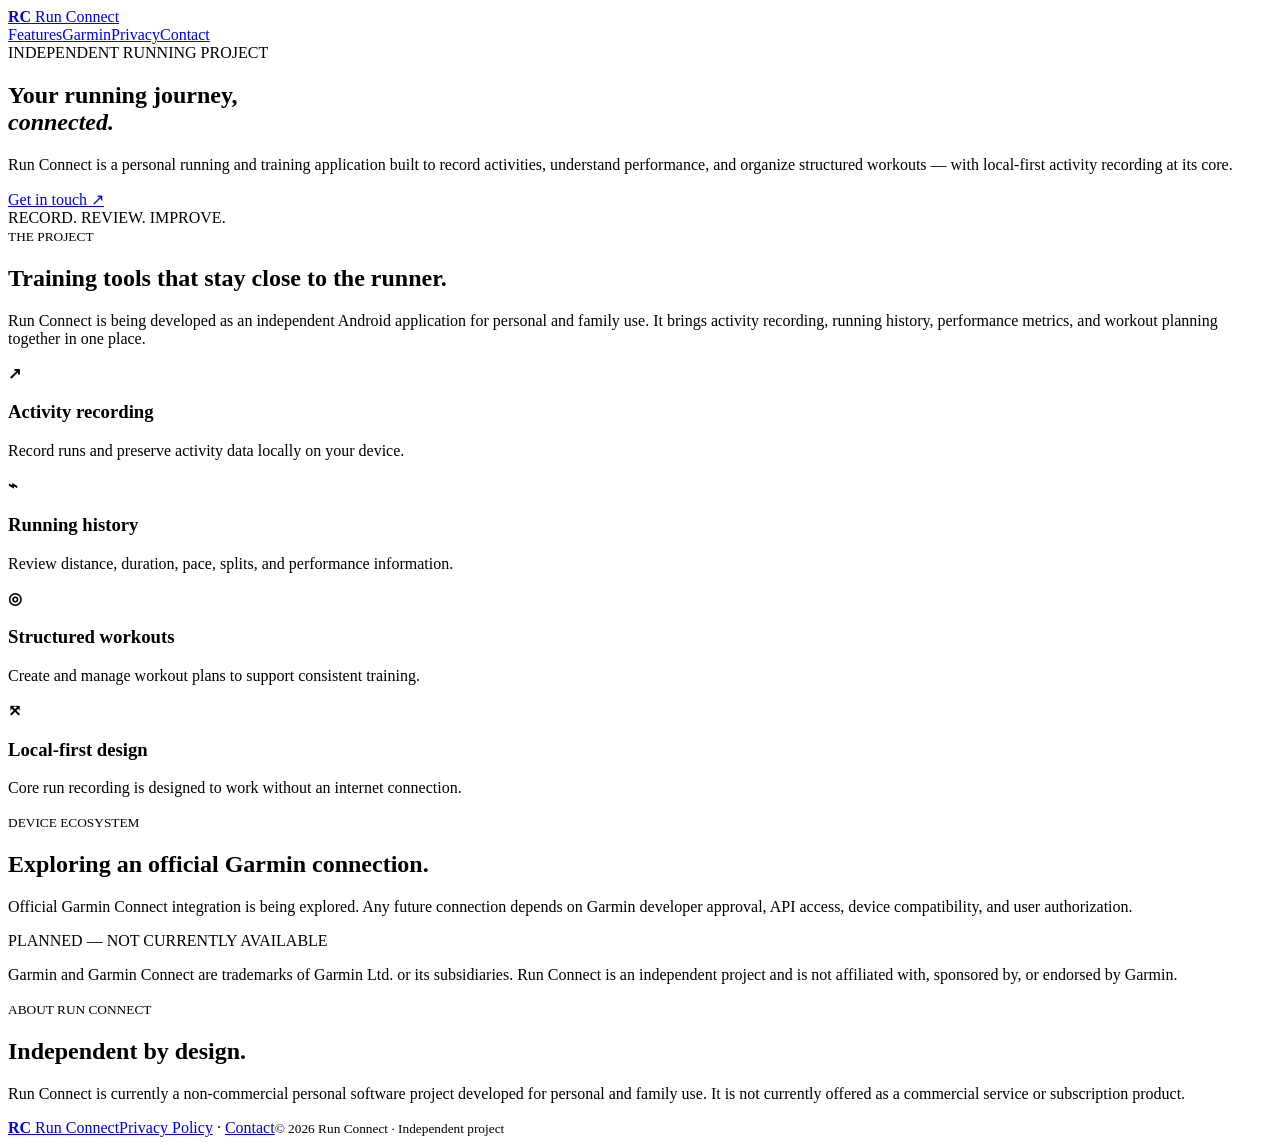
==== index.html @ 1b6977ce "Add Run Connect public site: index.html" ====
<!doctype html>
<html lang="en"><head><meta charset="utf-8"><meta name="viewport" content="width=device-width,initial-scale=1"><meta name="description" content="Run Connect is an independent running and training app."><meta name="theme-color" content="#102338"><title>Run Connect — Running, connected</title><link rel="stylesheet" href="assets/style.css"></head>
<body>
<header><a class="brand" href="./"><b>RC</b> Run Connect</a><nav><a href="#features">Features</a><a href="#garmin">Garmin</a><a href="privacy.html">Privacy</a><a href="mailto:runconnect@proton.me">Contact</a></nav></header>
<main>
<section class="hero"><div class="eyebrow">INDEPENDENT RUNNING PROJECT</div><h1>Your running journey,<br><em>connected.</em></h1><p>Run Connect is a personal running and training application built to record activities, understand performance, and organize structured workouts — with local-first activity recording at its core.</p><a class="button" href="mailto:runconnect@proton.me">Get in touch ↗</a><div class="hero-note">RECORD. REVIEW. IMPROVE.</div></section>
<section class="intro" id="features"><small>THE PROJECT</small><h2>Training tools that stay close to the runner.</h2><p>Run Connect is being developed as an independent Android application for personal and family use. It brings activity recording, running history, performance metrics, and workout planning together in one place.</p></section>
<section class="cards"><article><b>↗</b><h3>Activity recording</h3><p>Record runs and preserve activity data locally on your device.</p></article><article><b>⌁</b><h3>Running history</h3><p>Review distance, duration, pace, splits, and performance information.</p></article><article><b>◎</b><h3>Structured workouts</h3><p>Create and manage workout plans to support consistent training.</p></article><article><b>⤧</b><h3>Local-first design</h3><p>Core run recording is designed to work without an internet connection.</p></article></section>
<section class="garmin" id="garmin"><small>DEVICE ECOSYSTEM</small><h2>Exploring an official Garmin connection.</h2><p>Official Garmin Connect integration is being explored. Any future connection depends on Garmin developer approval, API access, device compatibility, and user authorization.</p><span class="pill">PLANNED — NOT CURRENTLY AVAILABLE</span><p class="fine">Garmin and Garmin Connect are trademarks of Garmin Ltd. or its subsidiaries. Run Connect is an independent project and is not affiliated with, sponsored by, or endorsed by Garmin.</p></section>
<section class="about"><small>ABOUT RUN CONNECT</small><h2>Independent by design.</h2><p>Run Connect is currently a non-commercial personal software project developed for personal and family use. It is not currently offered as a commercial service or subscription product.</p></section>
</main><footer><a class="brand" href="./"><b>RC</b> Run Connect</a><span><a href="privacy.html">Privacy Policy</a> · <a href="mailto:runconnect@proton.me">Contact</a></span><small>© 2026 Run Connect · Independent project</small></footer>
</body></html>
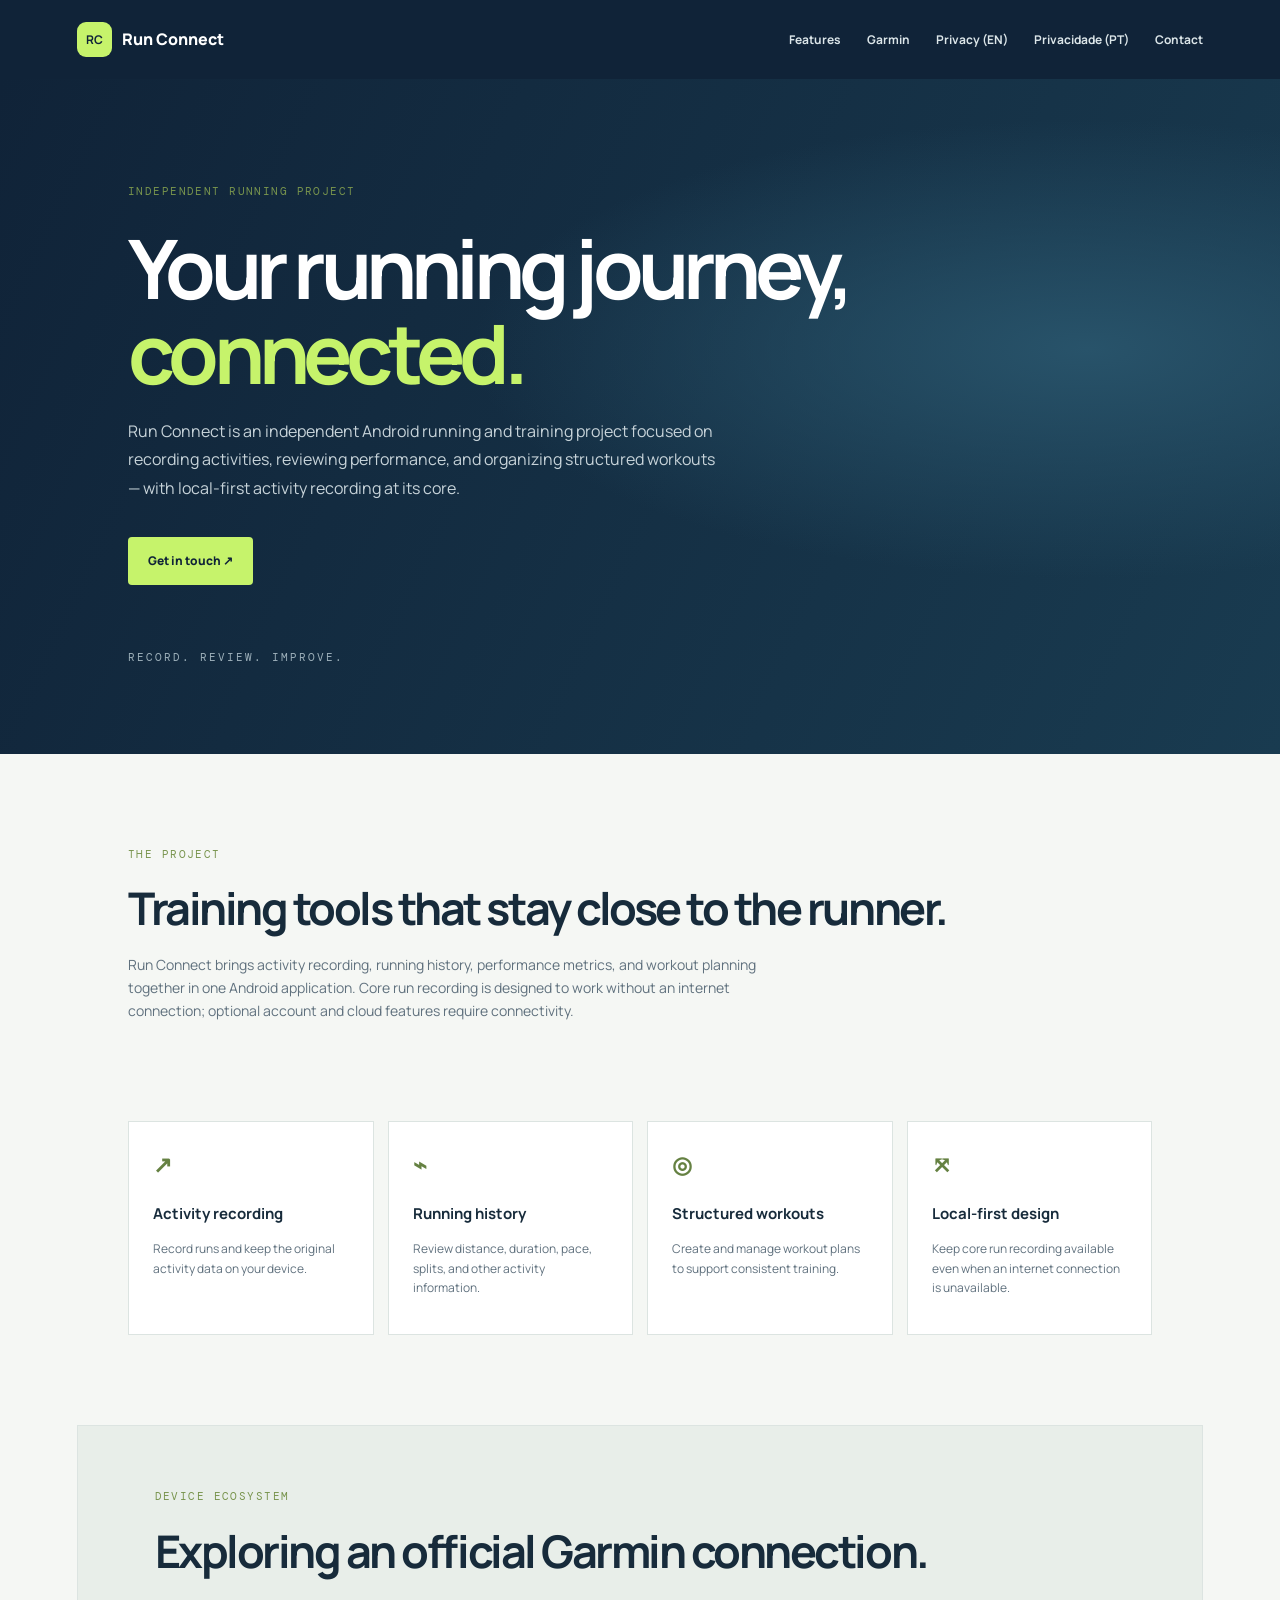
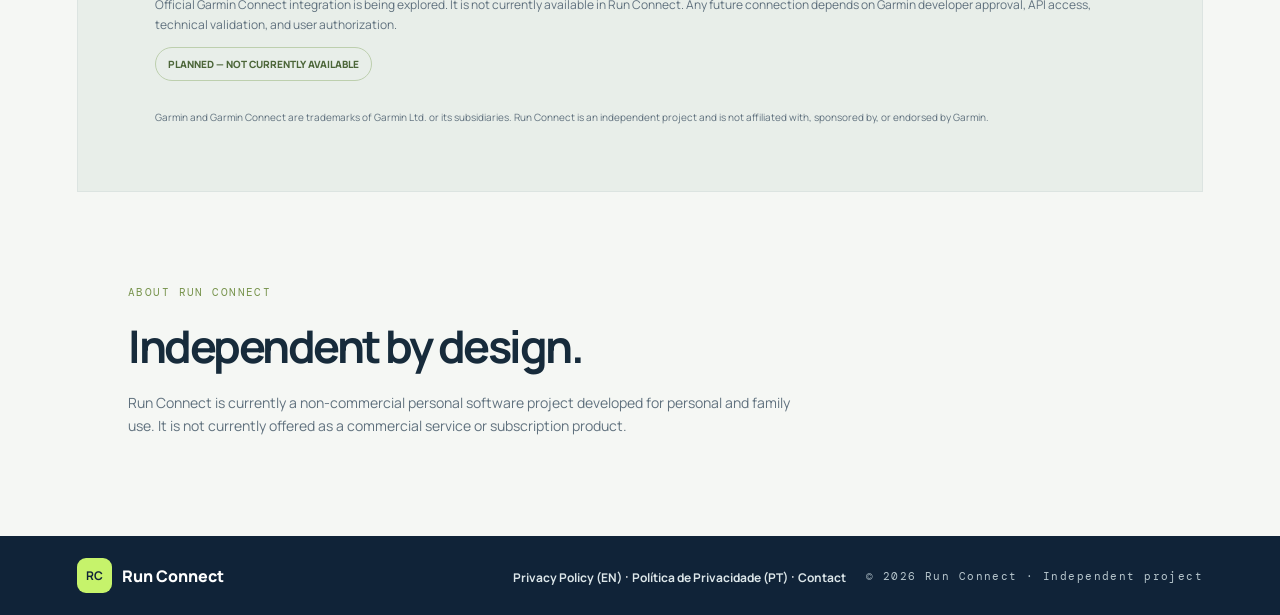
==== commit aafb5af5: "Refine Run Connect landing page and add bilingual privacy links" ====
--- a/index.html
+++ b/index.html
@@ -1,12 +1,60 @@
 <!doctype html>
-<html lang="en"><head><meta charset="utf-8"><meta name="viewport" content="width=device-width,initial-scale=1"><meta name="description" content="Run Connect is an independent running and training app."><meta name="theme-color" content="#102338"><title>Run Connect — Running, connected</title><link rel="stylesheet" href="assets/style.css"></head>
+<html lang="en">
+<head>
+  <meta charset="utf-8">
+  <meta name="viewport" content="width=device-width, initial-scale=1">
+  <meta name="description" content="Run Connect is an independent, local-first running and training project.">
+  <meta name="theme-color" content="#102338">
+  <title>Run Connect — Your running journey, connected</title>
+  <link rel="stylesheet" href="assets/style.css">
+</head>
 <body>
-<header><a class="brand" href="./"><b>RC</b> Run Connect</a><nav><a href="#features">Features</a><a href="#garmin">Garmin</a><a href="privacy.html">Privacy</a><a href="mailto:runconnect@proton.me">Contact</a></nav></header>
+<header>
+  <a class="brand" href="./"><b>RC</b> Run Connect</a>
+  <nav>
+    <a href="#features">Features</a>
+    <a href="#garmin">Garmin</a>
+    <a href="privacy.html">Privacy (EN)</a>
+    <a href="privacy.pt-BR.html">Privacidade (PT)</a>
+    <a href="mailto:runconnect@proton.me">Contact</a>
+  </nav>
+</header>
 <main>
-<section class="hero"><div class="eyebrow">INDEPENDENT RUNNING PROJECT</div><h1>Your running journey,<br><em>connected.</em></h1><p>Run Connect is a personal running and training application built to record activities, understand performance, and organize structured workouts — with local-first activity recording at its core.</p><a class="button" href="mailto:runconnect@proton.me">Get in touch ↗</a><div class="hero-note">RECORD. REVIEW. IMPROVE.</div></section>
-<section class="intro" id="features"><small>THE PROJECT</small><h2>Training tools that stay close to the runner.</h2><p>Run Connect is being developed as an independent Android application for personal and family use. It brings activity recording, running history, performance metrics, and workout planning together in one place.</p></section>
-<section class="cards"><article><b>↗</b><h3>Activity recording</h3><p>Record runs and preserve activity data locally on your device.</p></article><article><b>⌁</b><h3>Running history</h3><p>Review distance, duration, pace, splits, and performance information.</p></article><article><b>◎</b><h3>Structured workouts</h3><p>Create and manage workout plans to support consistent training.</p></article><article><b>⤧</b><h3>Local-first design</h3><p>Core run recording is designed to work without an internet connection.</p></article></section>
-<section class="garmin" id="garmin"><small>DEVICE ECOSYSTEM</small><h2>Exploring an official Garmin connection.</h2><p>Official Garmin Connect integration is being explored. Any future connection depends on Garmin developer approval, API access, device compatibility, and user authorization.</p><span class="pill">PLANNED — NOT CURRENTLY AVAILABLE</span><p class="fine">Garmin and Garmin Connect are trademarks of Garmin Ltd. or its subsidiaries. Run Connect is an independent project and is not affiliated with, sponsored by, or endorsed by Garmin.</p></section>
-<section class="about"><small>ABOUT RUN CONNECT</small><h2>Independent by design.</h2><p>Run Connect is currently a non-commercial personal software project developed for personal and family use. It is not currently offered as a commercial service or subscription product.</p></section>
-</main><footer><a class="brand" href="./"><b>RC</b> Run Connect</a><span><a href="privacy.html">Privacy Policy</a> · <a href="mailto:runconnect@proton.me">Contact</a></span><small>© 2026 Run Connect · Independent project</small></footer>
-</body></html>+  <section class="hero">
+    <div class="eyebrow">INDEPENDENT RUNNING PROJECT</div>
+    <h1>Your running journey,<br><em>connected.</em></h1>
+    <p>Run Connect is an independent Android running and training project focused on recording activities, reviewing performance, and organizing structured workouts — with local-first activity recording at its core.</p>
+    <a class="button" href="mailto:runconnect@proton.me">Get in touch ↗</a>
+    <div class="hero-note">RECORD. REVIEW. IMPROVE.</div>
+  </section>
+  <section class="intro" id="features">
+    <small>THE PROJECT</small>
+    <h2>Training tools that stay close to the runner.</h2>
+    <p>Run Connect brings activity recording, running history, performance metrics, and workout planning together in one Android application. Core run recording is designed to work without an internet connection; optional account and cloud features require connectivity.</p>
+  </section>
+  <section class="cards">
+    <article><b>↗</b><h3>Activity recording</h3><p>Record runs and keep the original activity data on your device.</p></article>
+    <article><b>⌁</b><h3>Running history</h3><p>Review distance, duration, pace, splits, and other activity information.</p></article>
+    <article><b>◎</b><h3>Structured workouts</h3><p>Create and manage workout plans to support consistent training.</p></article>
+    <article><b>⤧</b><h3>Local-first design</h3><p>Keep core run recording available even when an internet connection is unavailable.</p></article>
+  </section>
+  <section class="garmin" id="garmin">
+    <small>DEVICE ECOSYSTEM</small>
+    <h2>Exploring an official Garmin connection.</h2>
+    <p>Official Garmin Connect integration is being explored. It is not currently available in Run Connect. Any future connection depends on Garmin developer approval, API access, technical validation, and user authorization.</p>
+    <span class="pill">PLANNED — NOT CURRENTLY AVAILABLE</span>
+    <p class="fine">Garmin and Garmin Connect are trademarks of Garmin Ltd. or its subsidiaries. Run Connect is an independent project and is not affiliated with, sponsored by, or endorsed by Garmin.</p>
+  </section>
+  <section class="about">
+    <small>ABOUT RUN CONNECT</small>
+    <h2>Independent by design.</h2>
+    <p>Run Connect is currently a non-commercial personal software project developed for personal and family use. It is not currently offered as a commercial service or subscription product.</p>
+  </section>
+</main>
+<footer>
+  <a class="brand" href="./"><b>RC</b> Run Connect</a>
+  <span><a href="privacy.html">Privacy Policy (EN)</a> · <a href="privacy.pt-BR.html">Política de Privacidade (PT)</a> · <a href="mailto:runconnect@proton.me">Contact</a></span>
+  <small>© 2026 Run Connect · Independent project</small>
+</footer>
+</body>
+</html>
--- a/assets/style.css
+++ b/assets/style.css
@@ -0,0 +1,2 @@
+@import url('https://fonts.googleapis.com/css2?family=DM+Mono:wght@400;500&family=Manrope:wght@400;500;600;700;800&display=swap');
+:root{--navy:#102338;--blue:#193b50;--ink:#172b3b;--muted:#60717e;--lime:#c6f36b;--paper:#f5f7f4;--line:#dce4e1}*{box-sizing:border-box}body{margin:0;background:var(--paper);color:var(--ink);font-family:Manrope,Arial,sans-serif;line-height:1.65}a{color:#245b80;text-decoration:none}a:hover{text-decoration:underline}header,footer{background:var(--navy);color:#fff;padding:22px max(6vw,24px);display:flex;align-items:center;justify-content:space-between;gap:20px}header nav{display:flex;gap:26px}header nav a,footer span a{color:#dce6e9;font-size:12px;font-weight:700}.brand{color:#fff;font-weight:800;display:flex;align-items:center;gap:10px}.brand b{display:grid;place-items:center;width:35px;height:35px;border-radius:9px;background:var(--lime);color:var(--navy);font-size:12px}.hero{padding:105px max(10vw,28px) 90px;background:radial-gradient(ellipse at 85% 40%,#28536a,transparent 40%),linear-gradient(115deg,var(--navy),var(--blue));color:#fff;min-height:510px}.eyebrow,small{font:11px 'DM Mono',monospace;letter-spacing:.13em;color:#78944d}.hero h1{font-size:clamp(48px,7vw,82px);line-height:1.04;letter-spacing:-.07em;margin:28px 0 20px}.hero h1 em{font-style:normal;color:var(--lime)}.hero p{max-width:590px;color:#c7d3d9;font-size:16px;line-height:1.8}.button{display:inline-block;background:var(--lime);color:var(--navy);font-weight:800;font-size:12px;padding:14px 20px;border-radius:4px;margin-top:18px}.hero-note{margin-top:65px;font:11px 'DM Mono',monospace;letter-spacing:.18em;color:#9db0ba}.intro,.about{padding:85px max(10vw,28px)}h2{font-size:clamp(30px,4vw,45px);line-height:1.15;letter-spacing:-.055em;margin:18px 0}.intro p,.about p{max-width:680px;color:var(--muted);font-size:14px}.cards{padding:0 max(10vw,28px) 90px;display:grid;grid-template-columns:repeat(4,1fr);gap:14px}.cards article{background:#fff;border:1px solid var(--line);padding:24px;min-height:180px}.cards article b{color:#658142;font-size:23px}.cards h3{font-size:15px;margin:18px 0 7px}.cards p,.garmin p{font-size:12px;color:var(--muted)}.garmin{margin:0 6vw;padding:55px 6%;background:#e8eee9;border:1px solid var(--line)}.pill{display:inline-block;border:1px solid #bdcfae;border-radius:30px;padding:8px 12px;color:#4c6639;font-size:10px;font-weight:800}.fine{font-size:10px!important;margin-top:28px}footer{flex-wrap:wrap}footer small{color:#b8c7ce}footer span{margin-left:auto}.legal{max-width:850px;margin:auto;padding:70px 28px 100px}.legal h1{font-size:clamp(42px,6vw,60px);letter-spacing:-.07em;line-height:1.1;margin:20px 0}.legal .lead{font-size:17px;color:#526879}.date{font:11px 'DM Mono',monospace;color:#788890;margin:22px 0}.legal aside{background:#edf3e4;border-left:3px solid #89a85b;padding:18px 20px;font-size:12px;color:#475a40;margin:30px 0 45px}.legal h2{font-size:19px;letter-spacing:-.03em;margin:38px 0 9px}.legal p,.legal li{font-size:13px;color:#52616b;line-height:1.85}.legal li{margin:7px 0}@media(max-width:760px){header{flex-wrap:wrap}header nav{gap:14px}.cards{grid-template-columns:1fr 1fr}.hero{padding-top:75px}.intro,.about{padding-top:65px}}@media(max-width:480px){.cards{grid-template-columns:1fr}header nav{width:100%;flex-wrap:wrap}footer span{margin-left:0;width:100%}}
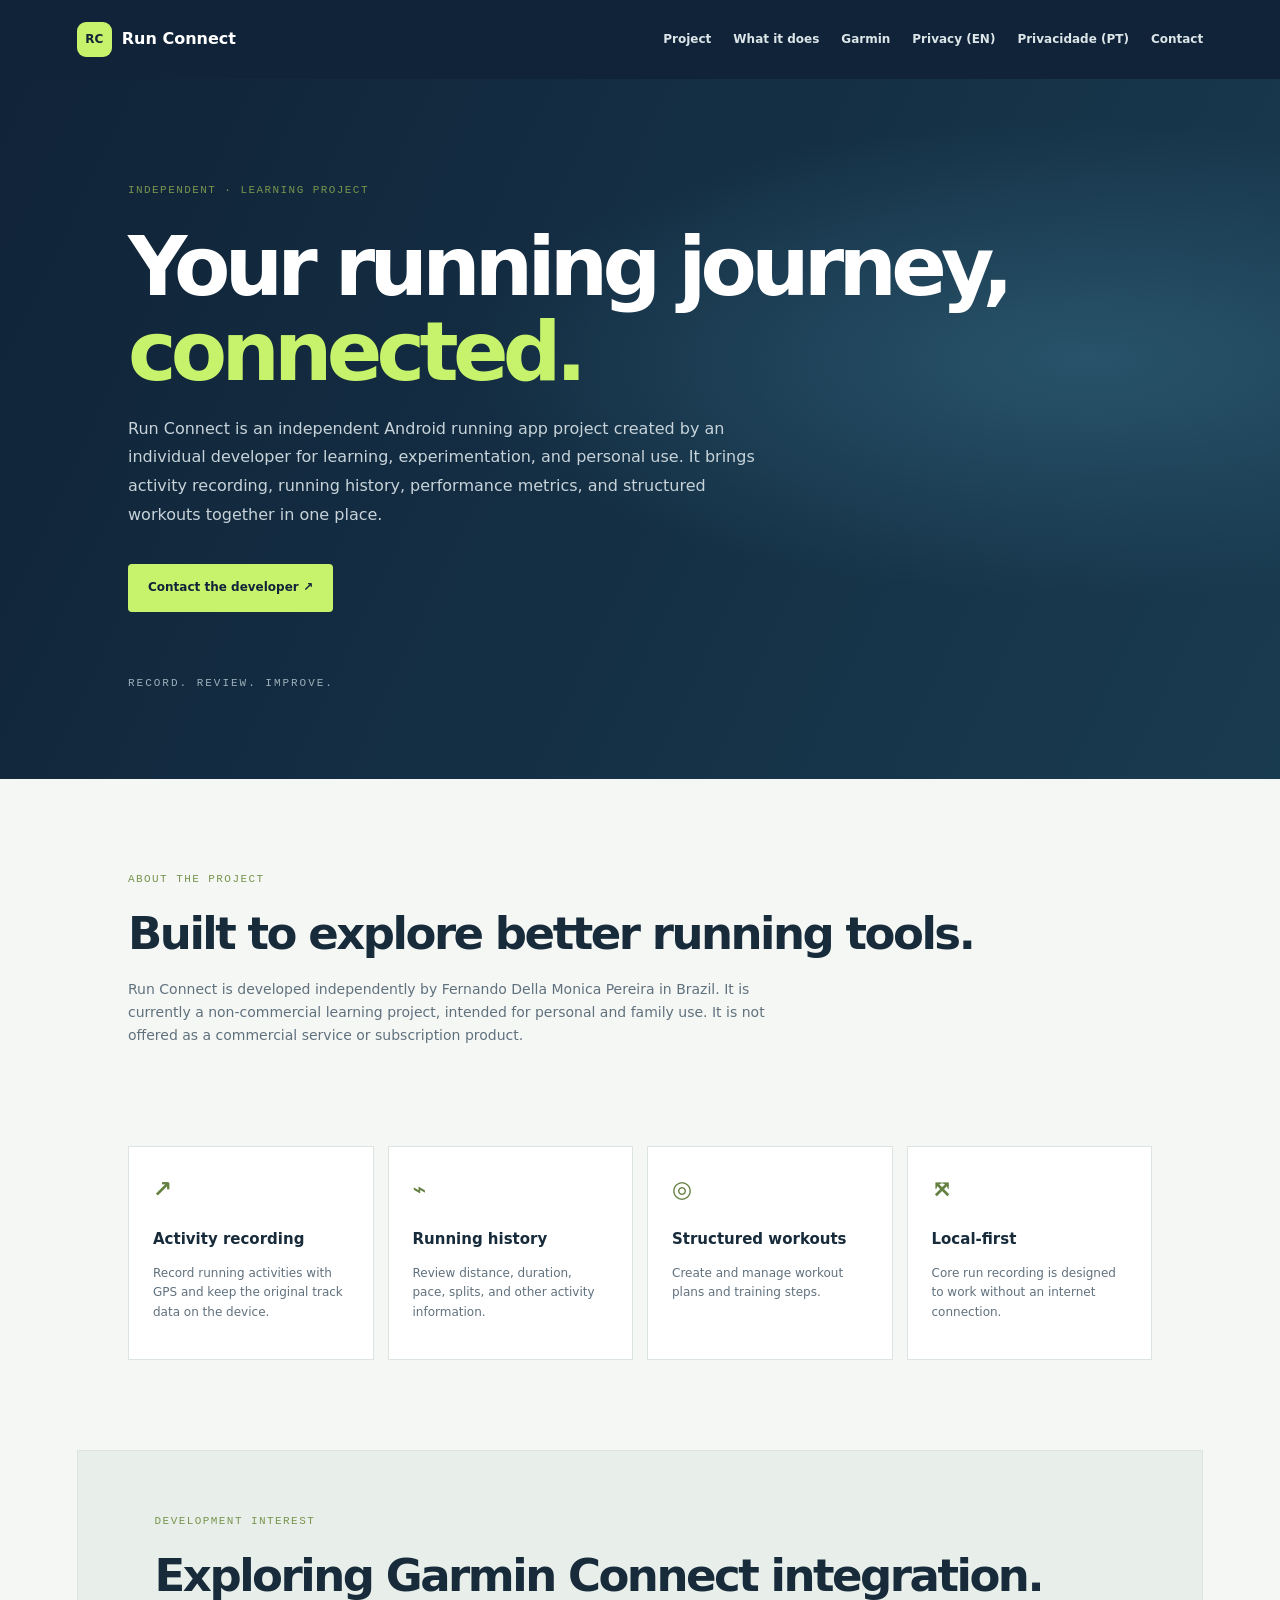
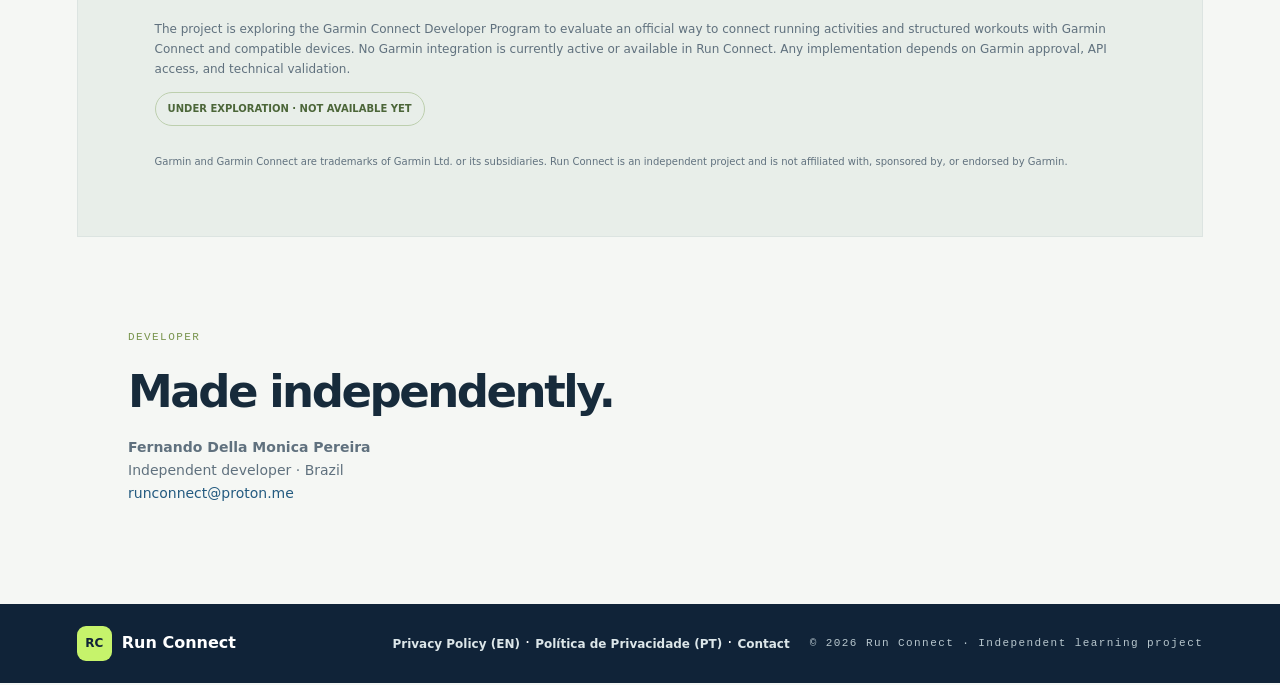
==== commit 0a09c61b: "Simplify site to independent learning project and Garmin exploration" ====
--- a/index.html
+++ b/index.html
@@ -3,16 +3,17 @@
 <head>
   <meta charset="utf-8">
   <meta name="viewport" content="width=device-width, initial-scale=1">
-  <meta name="description" content="Run Connect is an independent, local-first running and training project.">
+  <meta name="description" content="Run Connect is an independent running app project created for learning and personal use.">
   <meta name="theme-color" content="#102338">
-  <title>Run Connect — Your running journey, connected</title>
+  <title>Run Connect — Independent Running Project</title>
   <link rel="stylesheet" href="assets/style.css">
 </head>
 <body>
 <header>
   <a class="brand" href="./"><b>RC</b> Run Connect</a>
   <nav>
-    <a href="#features">Features</a>
+    <a href="#project">Project</a>
+    <a href="#features">What it does</a>
     <a href="#garmin">Garmin</a>
     <a href="privacy.html">Privacy (EN)</a>
     <a href="privacy.pt-BR.html">Privacidade (PT)</a>
@@ -20,41 +21,41 @@
   </nav>
 </header>
 <main>
-  <section class="hero">
-    <div class="eyebrow">INDEPENDENT RUNNING PROJECT</div>
+  <section class="hero" id="project">
+    <div class="eyebrow">INDEPENDENT · LEARNING PROJECT</div>
     <h1>Your running journey,<br><em>connected.</em></h1>
-    <p>Run Connect is an independent Android running and training project focused on recording activities, reviewing performance, and organizing structured workouts — with local-first activity recording at its core.</p>
-    <a class="button" href="mailto:runconnect@proton.me">Get in touch ↗</a>
+    <p>Run Connect is an independent Android running app project created by an individual developer for learning, experimentation, and personal use. It brings activity recording, running history, performance metrics, and structured workouts together in one place.</p>
+    <a class="button" href="mailto:runconnect@proton.me">Contact the developer ↗</a>
     <div class="hero-note">RECORD. REVIEW. IMPROVE.</div>
   </section>
-  <section class="intro" id="features">
-    <small>THE PROJECT</small>
-    <h2>Training tools that stay close to the runner.</h2>
-    <p>Run Connect brings activity recording, running history, performance metrics, and workout planning together in one Android application. Core run recording is designed to work without an internet connection; optional account and cloud features require connectivity.</p>
+  <section class="intro">
+    <small>ABOUT THE PROJECT</small>
+    <h2>Built to explore better running tools.</h2>
+    <p>Run Connect is developed independently by Fernando Della Monica Pereira in Brazil. It is currently a non-commercial learning project, intended for personal and family use. It is not offered as a commercial service or subscription product.</p>
   </section>
-  <section class="cards">
-    <article><b>↗</b><h3>Activity recording</h3><p>Record runs and keep the original activity data on your device.</p></article>
+  <section class="cards" id="features">
+    <article><b>↗</b><h3>Activity recording</h3><p>Record running activities with GPS and keep the original track data on the device.</p></article>
     <article><b>⌁</b><h3>Running history</h3><p>Review distance, duration, pace, splits, and other activity information.</p></article>
-    <article><b>◎</b><h3>Structured workouts</h3><p>Create and manage workout plans to support consistent training.</p></article>
-    <article><b>⤧</b><h3>Local-first design</h3><p>Keep core run recording available even when an internet connection is unavailable.</p></article>
+    <article><b>◎</b><h3>Structured workouts</h3><p>Create and manage workout plans and training steps.</p></article>
+    <article><b>⤧</b><h3>Local-first</h3><p>Core run recording is designed to work without an internet connection.</p></article>
   </section>
   <section class="garmin" id="garmin">
-    <small>DEVICE ECOSYSTEM</small>
-    <h2>Exploring an official Garmin connection.</h2>
-    <p>Official Garmin Connect integration is being explored. It is not currently available in Run Connect. Any future connection depends on Garmin developer approval, API access, technical validation, and user authorization.</p>
-    <span class="pill">PLANNED — NOT CURRENTLY AVAILABLE</span>
+    <small>DEVELOPMENT INTEREST</small>
+    <h2>Exploring Garmin Connect integration.</h2>
+    <p>The project is exploring the Garmin Connect Developer Program to evaluate an official way to connect running activities and structured workouts with Garmin Connect and compatible devices. No Garmin integration is currently active or available in Run Connect. Any implementation depends on Garmin approval, API access, and technical validation.</p>
+    <span class="pill">UNDER EXPLORATION · NOT AVAILABLE YET</span>
     <p class="fine">Garmin and Garmin Connect are trademarks of Garmin Ltd. or its subsidiaries. Run Connect is an independent project and is not affiliated with, sponsored by, or endorsed by Garmin.</p>
   </section>
   <section class="about">
-    <small>ABOUT RUN CONNECT</small>
-    <h2>Independent by design.</h2>
-    <p>Run Connect is currently a non-commercial personal software project developed for personal and family use. It is not currently offered as a commercial service or subscription product.</p>
+    <small>DEVELOPER</small>
+    <h2>Made independently.</h2>
+    <p><strong>Fernando Della Monica Pereira</strong><br>Independent developer · Brazil<br><a href="mailto:runconnect@proton.me">runconnect@proton.me</a></p>
   </section>
 </main>
 <footer>
   <a class="brand" href="./"><b>RC</b> Run Connect</a>
   <span><a href="privacy.html">Privacy Policy (EN)</a> · <a href="privacy.pt-BR.html">Política de Privacidade (PT)</a> · <a href="mailto:runconnect@proton.me">Contact</a></span>
-  <small>© 2026 Run Connect · Independent project</small>
+  <small>© 2026 Run Connect · Independent learning project</small>
 </footer>
 </body>
 </html>
--- a/assets/style.css
+++ b/assets/style.css
@@ -1,2 +1 @@
-@import url('https://fonts.googleapis.com/css2?family=DM+Mono:wght@400;500&family=Manrope:wght@400;500;600;700;800&display=swap');
-:root{--navy:#102338;--blue:#193b50;--ink:#172b3b;--muted:#60717e;--lime:#c6f36b;--paper:#f5f7f4;--line:#dce4e1}*{box-sizing:border-box}body{margin:0;background:var(--paper);color:var(--ink);font-family:Manrope,Arial,sans-serif;line-height:1.65}a{color:#245b80;text-decoration:none}a:hover{text-decoration:underline}header,footer{background:var(--navy);color:#fff;padding:22px max(6vw,24px);display:flex;align-items:center;justify-content:space-between;gap:20px}header nav{display:flex;gap:26px}header nav a,footer span a{color:#dce6e9;font-size:12px;font-weight:700}.brand{color:#fff;font-weight:800;display:flex;align-items:center;gap:10px}.brand b{display:grid;place-items:center;width:35px;height:35px;border-radius:9px;background:var(--lime);color:var(--navy);font-size:12px}.hero{padding:105px max(10vw,28px) 90px;background:radial-gradient(ellipse at 85% 40%,#28536a,transparent 40%),linear-gradient(115deg,var(--navy),var(--blue));color:#fff;min-height:510px}.eyebrow,small{font:11px 'DM Mono',monospace;letter-spacing:.13em;color:#78944d}.hero h1{font-size:clamp(48px,7vw,82px);line-height:1.04;letter-spacing:-.07em;margin:28px 0 20px}.hero h1 em{font-style:normal;color:var(--lime)}.hero p{max-width:590px;color:#c7d3d9;font-size:16px;line-height:1.8}.button{display:inline-block;background:var(--lime);color:var(--navy);font-weight:800;font-size:12px;padding:14px 20px;border-radius:4px;margin-top:18px}.hero-note{margin-top:65px;font:11px 'DM Mono',monospace;letter-spacing:.18em;color:#9db0ba}.intro,.about{padding:85px max(10vw,28px)}h2{font-size:clamp(30px,4vw,45px);line-height:1.15;letter-spacing:-.055em;margin:18px 0}.intro p,.about p{max-width:680px;color:var(--muted);font-size:14px}.cards{padding:0 max(10vw,28px) 90px;display:grid;grid-template-columns:repeat(4,1fr);gap:14px}.cards article{background:#fff;border:1px solid var(--line);padding:24px;min-height:180px}.cards article b{color:#658142;font-size:23px}.cards h3{font-size:15px;margin:18px 0 7px}.cards p,.garmin p{font-size:12px;color:var(--muted)}.garmin{margin:0 6vw;padding:55px 6%;background:#e8eee9;border:1px solid var(--line)}.pill{display:inline-block;border:1px solid #bdcfae;border-radius:30px;padding:8px 12px;color:#4c6639;font-size:10px;font-weight:800}.fine{font-size:10px!important;margin-top:28px}footer{flex-wrap:wrap}footer small{color:#b8c7ce}footer span{margin-left:auto}.legal{max-width:850px;margin:auto;padding:70px 28px 100px}.legal h1{font-size:clamp(42px,6vw,60px);letter-spacing:-.07em;line-height:1.1;margin:20px 0}.legal .lead{font-size:17px;color:#526879}.date{font:11px 'DM Mono',monospace;color:#788890;margin:22px 0}.legal aside{background:#edf3e4;border-left:3px solid #89a85b;padding:18px 20px;font-size:12px;color:#475a40;margin:30px 0 45px}.legal h2{font-size:19px;letter-spacing:-.03em;margin:38px 0 9px}.legal p,.legal li{font-size:13px;color:#52616b;line-height:1.85}.legal li{margin:7px 0}@media(max-width:760px){header{flex-wrap:wrap}header nav{gap:14px}.cards{grid-template-columns:1fr 1fr}.hero{padding-top:75px}.intro,.about{padding-top:65px}}@media(max-width:480px){.cards{grid-template-columns:1fr}header nav{width:100%;flex-wrap:wrap}footer span{margin-left:0;width:100%}}+:root{--navy:#102338;--blue:#193b50;--ink:#172b3b;--muted:#60717e;--lime:#c6f36b;--paper:#f5f7f4;--line:#dce4e1}*{box-sizing:border-box}body{margin:0;background:var(--paper);color:var(--ink);font-family:system-ui,-apple-system,BlinkMacSystemFont,"Segoe UI",Roboto,Arial,sans-serif;line-height:1.65}a{color:#245b80;text-decoration:none}a:hover{text-decoration:underline}header,footer{background:var(--navy);color:#fff;padding:22px max(6vw,24px);display:flex;align-items:center;justify-content:space-between;gap:20px}header nav{display:flex;gap:22px;flex-wrap:wrap}header nav a,footer span a{color:#dce6e9;font-size:12px;font-weight:700}.brand{color:#fff;font-weight:800;display:flex;align-items:center;gap:10px}.brand b{display:grid;place-items:center;width:35px;height:35px;border-radius:9px;background:var(--lime);color:var(--navy);font-size:12px}.hero{padding:105px max(10vw,28px) 90px;background:radial-gradient(ellipse at 85% 40%,#28536a,transparent 40%),linear-gradient(115deg,var(--navy),var(--blue));color:#fff;min-height:510px}.eyebrow,small{font:11px ui-monospace,SFMono-Regular,Consolas,monospace;letter-spacing:.13em;color:#78944d}.hero h1{font-size:clamp(48px,7vw,82px);line-height:1.04;letter-spacing:-.07em;margin:28px 0 20px}.hero h1 em{font-style:normal;color:var(--lime)}.hero p{max-width:630px;color:#c7d3d9;font-size:16px;line-height:1.8}.button{display:inline-block;background:var(--lime);color:var(--navy);font-weight:800;font-size:12px;padding:14px 20px;border-radius:4px;margin-top:18px}.hero-note{margin-top:65px;font:11px ui-monospace,SFMono-Regular,Consolas,monospace;letter-spacing:.18em;color:#9db0ba}.intro,.about{padding:85px max(10vw,28px)}h2{font-size:clamp(30px,4vw,45px);line-height:1.15;letter-spacing:-.055em;margin:18px 0}.intro p,.about p{max-width:680px;color:var(--muted);font-size:14px}.cards{padding:0 max(10vw,28px) 90px;display:grid;grid-template-columns:repeat(4,1fr);gap:14px}.cards article{background:#fff;border:1px solid var(--line);padding:24px;min-height:180px}.cards article b{color:#658142;font-size:23px}.cards h3{font-size:15px;margin:18px 0 7px}.cards p,.garmin p{font-size:12px;color:var(--muted)}.garmin{margin:0 6vw;padding:55px 6%;background:#e8eee9;border:1px solid var(--line)}.pill{display:inline-block;border:1px solid #bdcfae;border-radius:30px;padding:8px 12px;color:#4c6639;font-size:10px;font-weight:800}.fine{font-size:10px!important;margin-top:28px}footer{flex-wrap:wrap}footer small{color:#b8c7ce}footer span{margin-left:auto}footer span a{display:inline-block}.legal{max-width:900px;margin:auto;padding:70px 28px 100px}.legal h1{font-size:clamp(42px,6vw,60px);letter-spacing:-.07em;line-height:1.1;margin:20px 0}.legal .lead{font-size:17px;color:#526879}.date{font:11px ui-monospace,SFMono-Regular,Consolas,monospace;color:#788890;margin:22px 0}.draft-warning{background:#fff4dc;border:1px solid #e7cc88;border-left:4px solid #b98520;padding:18px 20px;font-size:13px;color:#654d1d;margin:28px 0 42px}.legal h2{font-size:19px;letter-spacing:-.03em;margin:38px 0 9px}.legal p,.legal li{font-size:13px;color:#52616b;line-height:1.85}.legal ul{padding-left:22px;list-style:disc}.legal li{margin:7px 0}.language-links{display:flex;gap:12px;flex-wrap:wrap;margin:18px 0 28px}.language-links a{font-size:12px;font-weight:700;border:1px solid var(--line);padding:8px 12px;border-radius:4px}.legal strong{color:#253c4d}@media(max-width:760px){header{flex-wrap:wrap}header nav{gap:14px}.cards{grid-template-columns:1fr 1fr}.hero{padding-top:75px}.intro,.about{padding-top:65px}}@media(max-width:480px){.cards{grid-template-columns:1fr}header nav{width:100%;flex-wrap:wrap}footer span{margin-left:0;width:100%}}
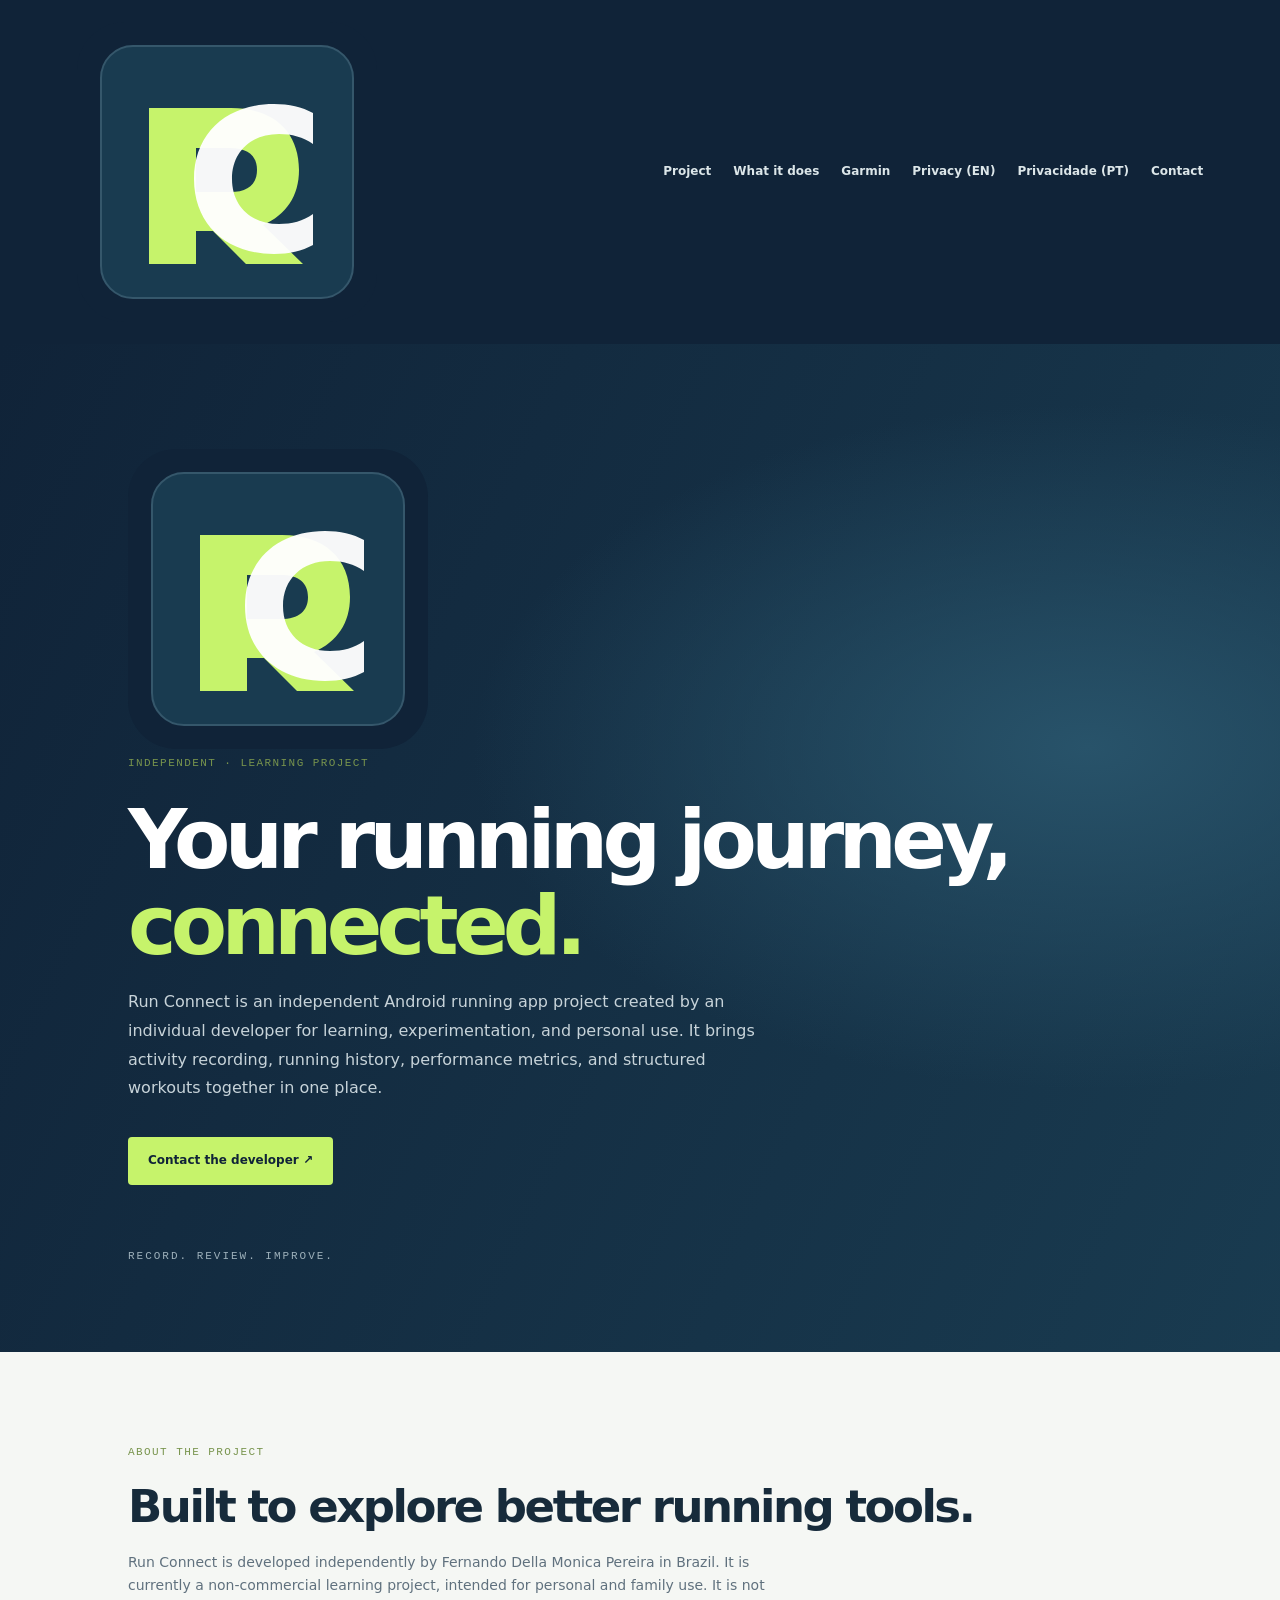
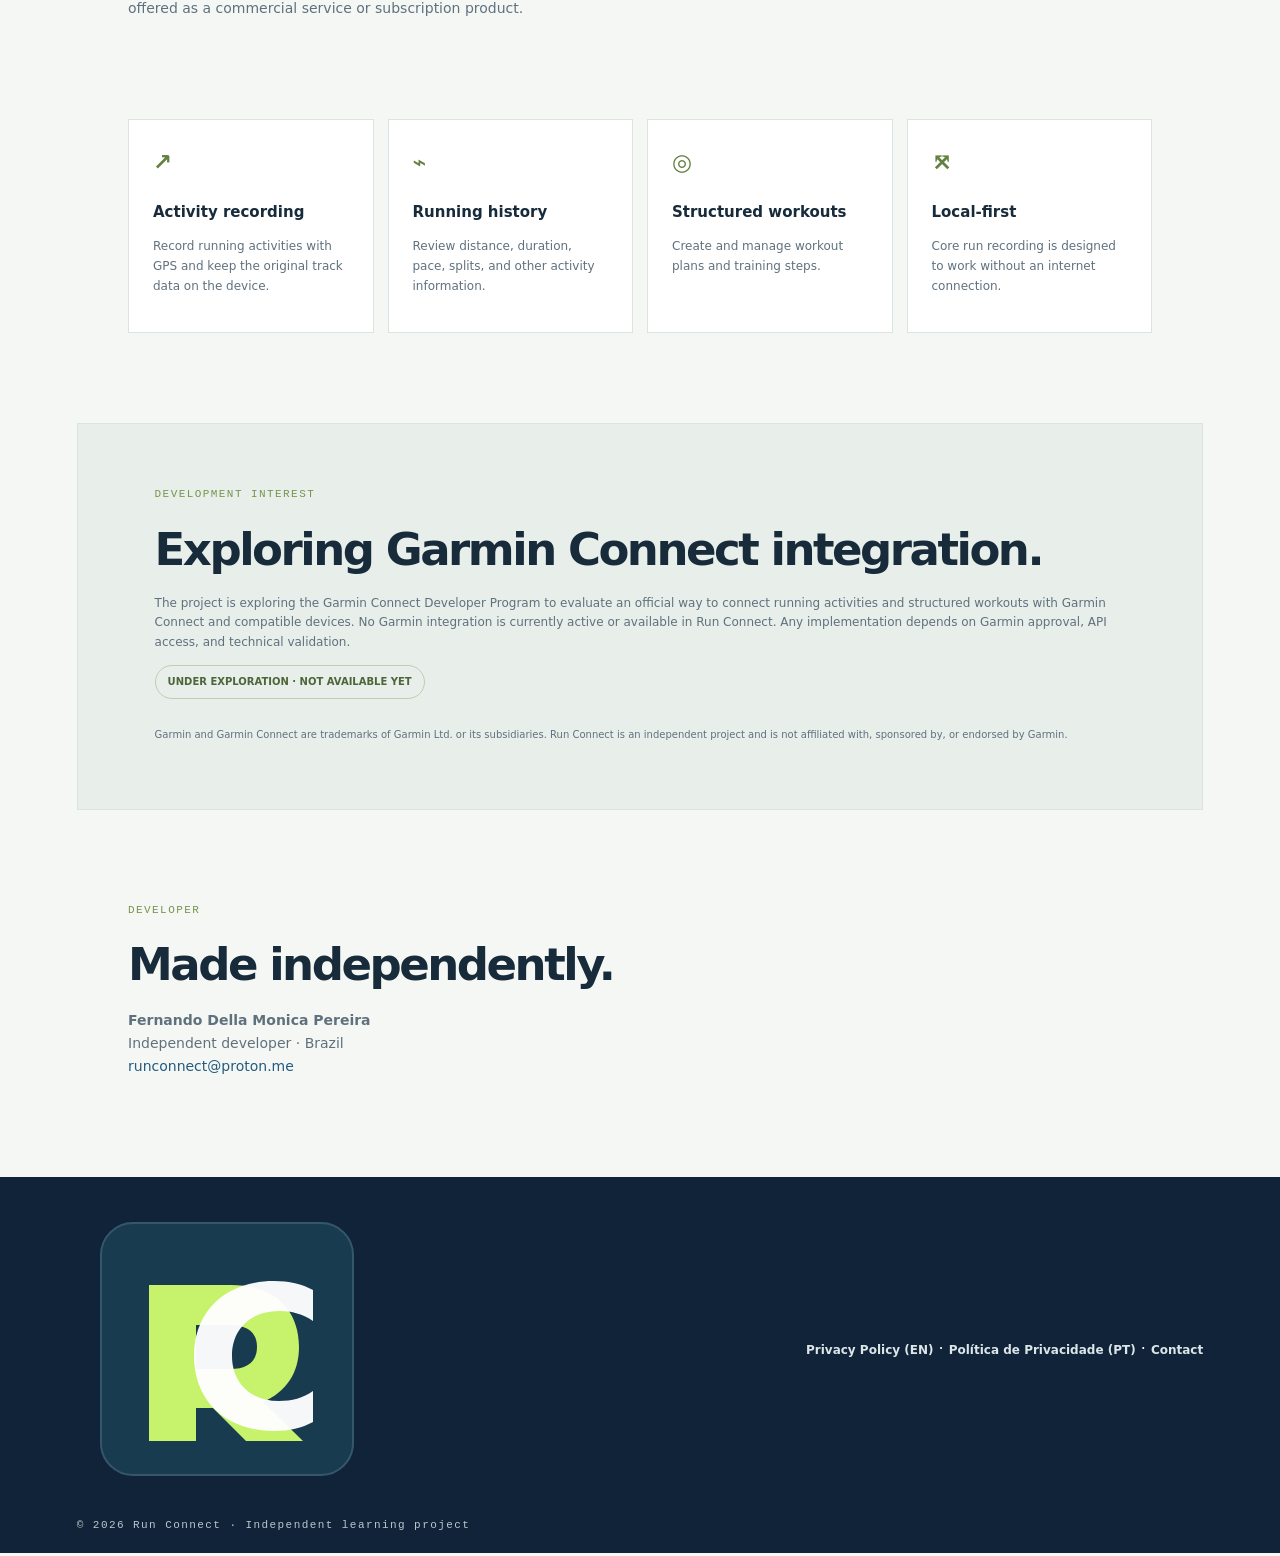
==== commit f2fa6b50: "feat(branding): use new Run Connect logo on website" ====
--- a/index.html
+++ b/index.html
@@ -6,56 +6,38 @@
   <meta name="description" content="Run Connect is an independent running app project created for learning and personal use.">
   <meta name="theme-color" content="#102338">
   <title>Run Connect — Independent Running Project</title>
+  <link rel="icon" type="image/svg+xml" href="assets/run-connect-favicon.svg">
+  <link rel="apple-touch-icon" href="assets/run-connect-brand.png">
   <link rel="stylesheet" href="assets/style.css">
 </head>
 <body>
 <header>
-  <a class="brand" href="./"><b>RC</b> Run Connect</a>
+  <a class="brand" href="./"><img src="assets/run-connect-brand.svg" alt="Run Connect"></a>
   <nav>
-    <a href="#project">Project</a>
-    <a href="#features">What it does</a>
-    <a href="#garmin">Garmin</a>
-    <a href="privacy.html">Privacy (EN)</a>
-    <a href="privacy.pt-BR.html">Privacidade (PT)</a>
+    <a href="#project">Project</a><a href="#features">What it does</a><a href="#garmin">Garmin</a>
+    <a href="privacy.html">Privacy (EN)</a><a href="privacy.pt-BR.html">Privacidade (PT)</a>
     <a href="mailto:runconnect@proton.me">Contact</a>
   </nav>
 </header>
 <main>
   <section class="hero" id="project">
+    <div class="hero-brand"><img src="assets/run-connect-brand.svg" alt="Run Connect — running connected"></div>
     <div class="eyebrow">INDEPENDENT · LEARNING PROJECT</div>
     <h1>Your running journey,<br><em>connected.</em></h1>
     <p>Run Connect is an independent Android running app project created by an individual developer for learning, experimentation, and personal use. It brings activity recording, running history, performance metrics, and structured workouts together in one place.</p>
     <a class="button" href="mailto:runconnect@proton.me">Contact the developer ↗</a>
     <div class="hero-note">RECORD. REVIEW. IMPROVE.</div>
   </section>
-  <section class="intro">
-    <small>ABOUT THE PROJECT</small>
-    <h2>Built to explore better running tools.</h2>
-    <p>Run Connect is developed independently by Fernando Della Monica Pereira in Brazil. It is currently a non-commercial learning project, intended for personal and family use. It is not offered as a commercial service or subscription product.</p>
-  </section>
+  <section class="intro"><small>ABOUT THE PROJECT</small><h2>Built to explore better running tools.</h2><p>Run Connect is developed independently by Fernando Della Monica Pereira in Brazil. It is currently a non-commercial learning project, intended for personal and family use. It is not offered as a commercial service or subscription product.</p></section>
   <section class="cards" id="features">
     <article><b>↗</b><h3>Activity recording</h3><p>Record running activities with GPS and keep the original track data on the device.</p></article>
     <article><b>⌁</b><h3>Running history</h3><p>Review distance, duration, pace, splits, and other activity information.</p></article>
     <article><b>◎</b><h3>Structured workouts</h3><p>Create and manage workout plans and training steps.</p></article>
     <article><b>⤧</b><h3>Local-first</h3><p>Core run recording is designed to work without an internet connection.</p></article>
   </section>
-  <section class="garmin" id="garmin">
-    <small>DEVELOPMENT INTEREST</small>
-    <h2>Exploring Garmin Connect integration.</h2>
-    <p>The project is exploring the Garmin Connect Developer Program to evaluate an official way to connect running activities and structured workouts with Garmin Connect and compatible devices. No Garmin integration is currently active or available in Run Connect. Any implementation depends on Garmin approval, API access, and technical validation.</p>
-    <span class="pill">UNDER EXPLORATION · NOT AVAILABLE YET</span>
-    <p class="fine">Garmin and Garmin Connect are trademarks of Garmin Ltd. or its subsidiaries. Run Connect is an independent project and is not affiliated with, sponsored by, or endorsed by Garmin.</p>
-  </section>
-  <section class="about">
-    <small>DEVELOPER</small>
-    <h2>Made independently.</h2>
-    <p><strong>Fernando Della Monica Pereira</strong><br>Independent developer · Brazil<br><a href="mailto:runconnect@proton.me">runconnect@proton.me</a></p>
-  </section>
+  <section class="garmin" id="garmin"><small>DEVELOPMENT INTEREST</small><h2>Exploring Garmin Connect integration.</h2><p>The project is exploring the Garmin Connect Developer Program to evaluate an official way to connect running activities and structured workouts with Garmin Connect and compatible devices. No Garmin integration is currently active or available in Run Connect. Any implementation depends on Garmin approval, API access, and technical validation.</p><span class="pill">UNDER EXPLORATION · NOT AVAILABLE YET</span><p class="fine">Garmin and Garmin Connect are trademarks of Garmin Ltd. or its subsidiaries. Run Connect is an independent project and is not affiliated with, sponsored by, or endorsed by Garmin.</p></section>
+  <section class="about"><small>DEVELOPER</small><h2>Made independently.</h2><p><strong>Fernando Della Monica Pereira</strong><br>Independent developer · Brazil<br><a href="mailto:runconnect@proton.me">runconnect@proton.me</a></p></section>
 </main>
-<footer>
-  <a class="brand" href="./"><b>RC</b> Run Connect</a>
-  <span><a href="privacy.html">Privacy Policy (EN)</a> · <a href="privacy.pt-BR.html">Política de Privacidade (PT)</a> · <a href="mailto:runconnect@proton.me">Contact</a></span>
-  <small>© 2026 Run Connect · Independent learning project</small>
-</footer>
+<footer><a class="brand" href="./"><img src="assets/run-connect-brand.svg" alt="Run Connect"></a><span><a href="privacy.html">Privacy Policy (EN)</a> · <a href="privacy.pt-BR.html">Política de Privacidade (PT)</a> · <a href="mailto:runconnect@proton.me">Contact</a></span><small>© 2026 Run Connect · Independent learning project</small></footer>
 </body>
 </html>
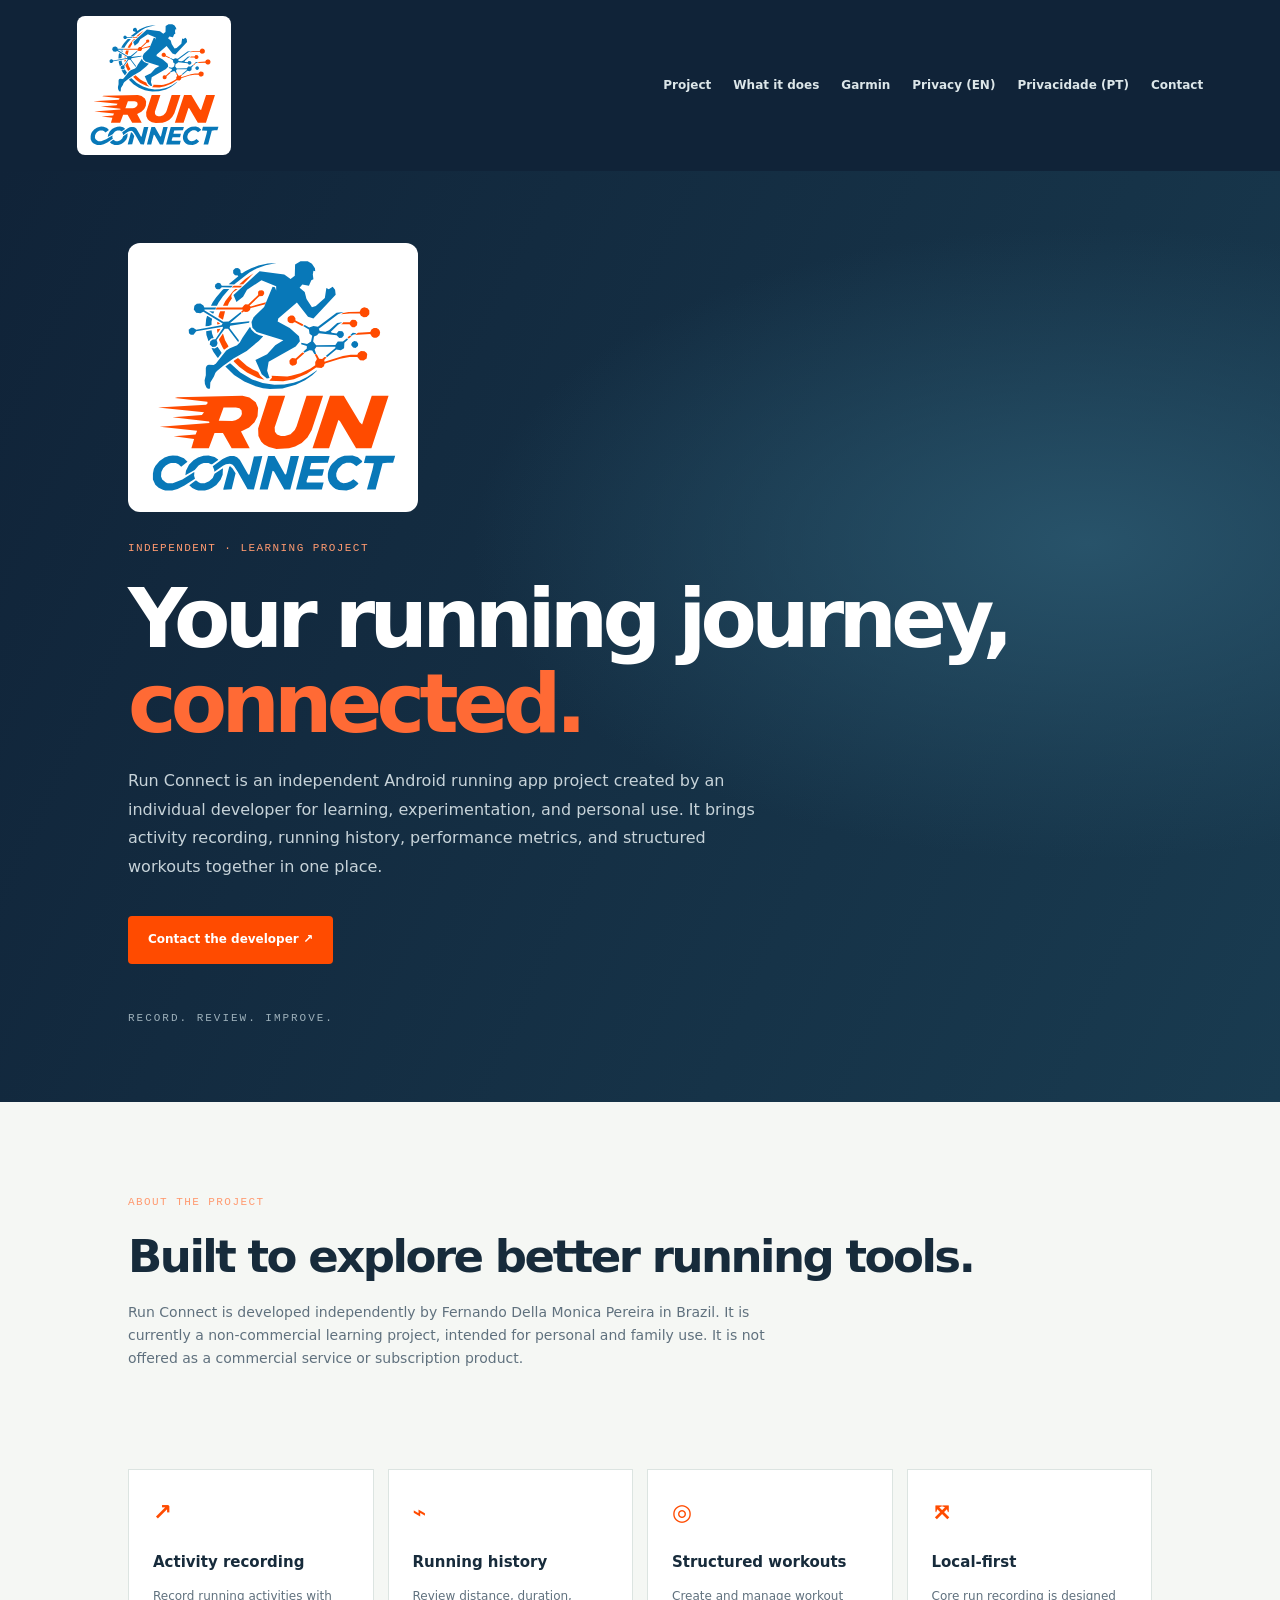
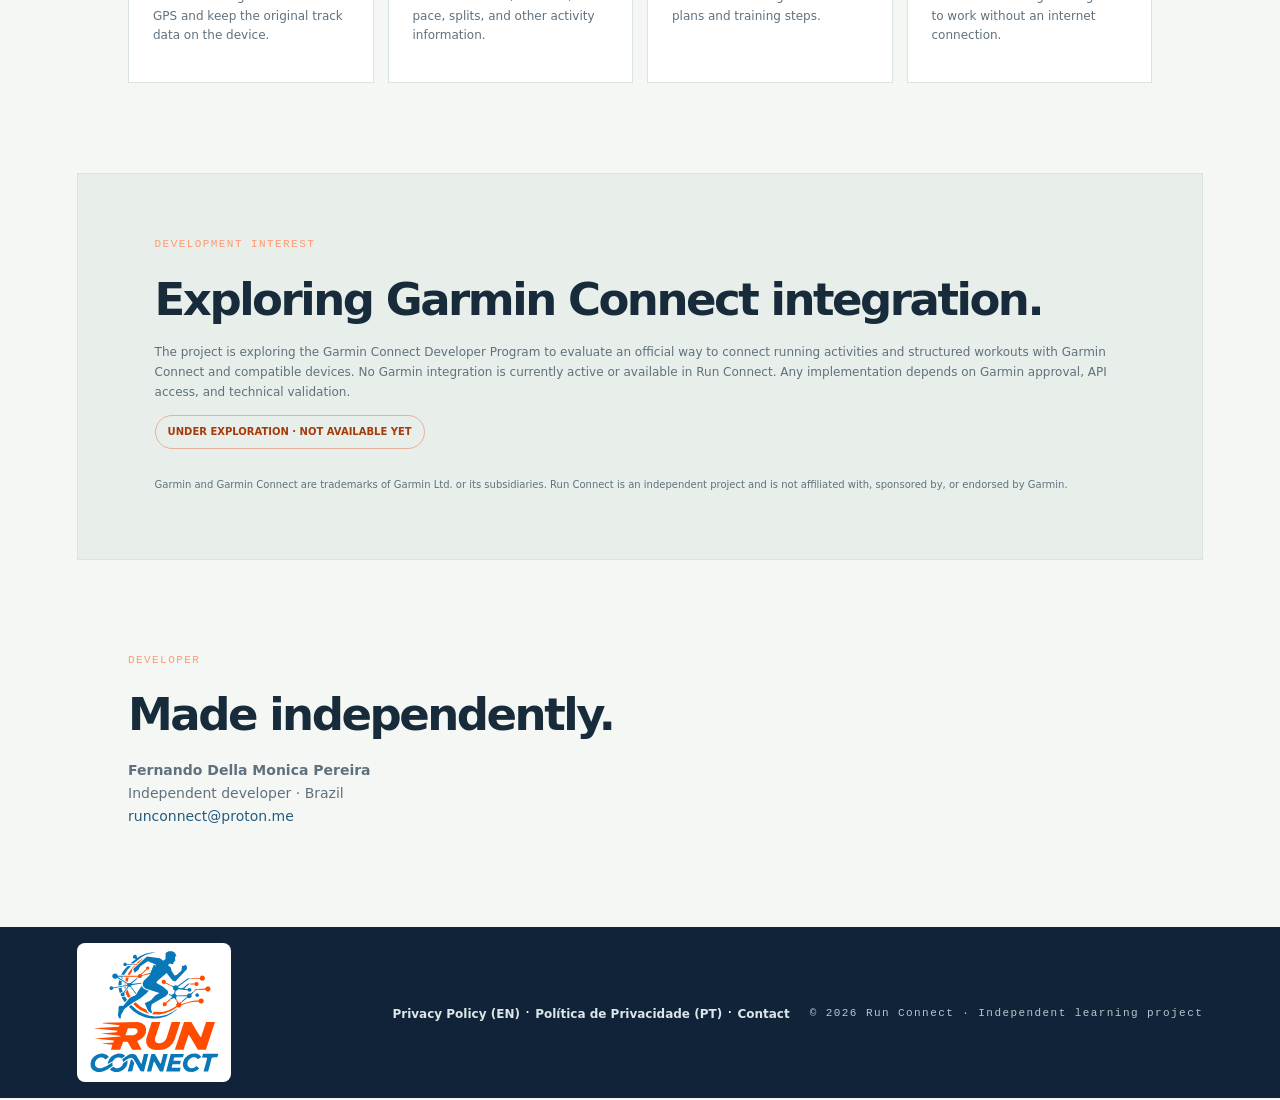
==== commit 2187defe: "fix(branding): remove outdated touch icon asset" ====
--- a/index.html
+++ b/index.html
@@ -7,7 +7,6 @@
   <meta name="theme-color" content="#102338">
   <title>Run Connect — Independent Running Project</title>
   <link rel="icon" type="image/svg+xml" href="assets/run-connect-favicon.svg">
-  <link rel="apple-touch-icon" href="assets/run-connect-brand.png">
   <link rel="stylesheet" href="assets/style.css">
 </head>
 <body>
--- a/assets/style.css
+++ b/assets/style.css
@@ -1 +1 @@
-:root{--navy:#102338;--blue:#193b50;--ink:#172b3b;--muted:#60717e;--lime:#c6f36b;--paper:#f5f7f4;--line:#dce4e1}*{box-sizing:border-box}body{margin:0;background:var(--paper);color:var(--ink);font-family:system-ui,-apple-system,BlinkMacSystemFont,"Segoe UI",Roboto,Arial,sans-serif;line-height:1.65}a{color:#245b80;text-decoration:none}a:hover{text-decoration:underline}header,footer{background:var(--navy);color:#fff;padding:22px max(6vw,24px);display:flex;align-items:center;justify-content:space-between;gap:20px}header nav{display:flex;gap:22px;flex-wrap:wrap}header nav a,footer span a{color:#dce6e9;font-size:12px;font-weight:700}.brand{color:#fff;font-weight:800;display:flex;align-items:center;gap:10px}.brand b{display:grid;place-items:center;width:35px;height:35px;border-radius:9px;background:var(--lime);color:var(--navy);font-size:12px}.hero{padding:105px max(10vw,28px) 90px;background:radial-gradient(ellipse at 85% 40%,#28536a,transparent 40%),linear-gradient(115deg,var(--navy),var(--blue));color:#fff;min-height:510px}.eyebrow,small{font:11px ui-monospace,SFMono-Regular,Consolas,monospace;letter-spacing:.13em;color:#78944d}.hero h1{font-size:clamp(48px,7vw,82px);line-height:1.04;letter-spacing:-.07em;margin:28px 0 20px}.hero h1 em{font-style:normal;color:var(--lime)}.hero p{max-width:630px;color:#c7d3d9;font-size:16px;line-height:1.8}.button{display:inline-block;background:var(--lime);color:var(--navy);font-weight:800;font-size:12px;padding:14px 20px;border-radius:4px;margin-top:18px}.hero-note{margin-top:65px;font:11px ui-monospace,SFMono-Regular,Consolas,monospace;letter-spacing:.18em;color:#9db0ba}.intro,.about{padding:85px max(10vw,28px)}h2{font-size:clamp(30px,4vw,45px);line-height:1.15;letter-spacing:-.055em;margin:18px 0}.intro p,.about p{max-width:680px;color:var(--muted);font-size:14px}.cards{padding:0 max(10vw,28px) 90px;display:grid;grid-template-columns:repeat(4,1fr);gap:14px}.cards article{background:#fff;border:1px solid var(--line);padding:24px;min-height:180px}.cards article b{color:#658142;font-size:23px}.cards h3{font-size:15px;margin:18px 0 7px}.cards p,.garmin p{font-size:12px;color:var(--muted)}.garmin{margin:0 6vw;padding:55px 6%;background:#e8eee9;border:1px solid var(--line)}.pill{display:inline-block;border:1px solid #bdcfae;border-radius:30px;padding:8px 12px;color:#4c6639;font-size:10px;font-weight:800}.fine{font-size:10px!important;margin-top:28px}footer{flex-wrap:wrap}footer small{color:#b8c7ce}footer span{margin-left:auto}footer span a{display:inline-block}.legal{max-width:900px;margin:auto;padding:70px 28px 100px}.legal h1{font-size:clamp(42px,6vw,60px);letter-spacing:-.07em;line-height:1.1;margin:20px 0}.legal .lead{font-size:17px;color:#526879}.date{font:11px ui-monospace,SFMono-Regular,Consolas,monospace;color:#788890;margin:22px 0}.draft-warning{background:#fff4dc;border:1px solid #e7cc88;border-left:4px solid #b98520;padding:18px 20px;font-size:13px;color:#654d1d;margin:28px 0 42px}.legal h2{font-size:19px;letter-spacing:-.03em;margin:38px 0 9px}.legal p,.legal li{font-size:13px;color:#52616b;line-height:1.85}.legal ul{padding-left:22px;list-style:disc}.legal li{margin:7px 0}.language-links{display:flex;gap:12px;flex-wrap:wrap;margin:18px 0 28px}.language-links a{font-size:12px;font-weight:700;border:1px solid var(--line);padding:8px 12px;border-radius:4px}.legal strong{color:#253c4d}@media(max-width:760px){header{flex-wrap:wrap}header nav{gap:14px}.cards{grid-template-columns:1fr 1fr}.hero{padding-top:75px}.intro,.about{padding-top:65px}}@media(max-width:480px){.cards{grid-template-columns:1fr}header nav{width:100%;flex-wrap:wrap}footer span{margin-left:0;width:100%}}+:root{--navy:#102338;--blue:#193b50;--ink:#172b3b;--muted:#60717e;--lime:#ff4b00;--orange:#ff4b00;--paper:#f5f7f4;--line:#dce4e1}*{box-sizing:border-box}body{margin:0;background:var(--paper);color:var(--ink);font-family:system-ui,-apple-system,BlinkMacSystemFont,"Segoe UI",Roboto,Arial,sans-serif;line-height:1.65}a{color:#245b80;text-decoration:none}a:hover{text-decoration:underline}header,footer{background:var(--navy);color:#fff;padding:16px max(6vw,24px);display:flex;align-items:center;justify-content:space-between;gap:20px}header nav{display:flex;gap:22px;flex-wrap:wrap}header nav a,footer span a{color:#dce6e9;font-size:12px;font-weight:700}.brand{display:flex;align-items:center}.brand img{display:block;width:154px;height:auto;background:#fff;border-radius:8px;padding:5px 10px}.hero{padding:72px max(10vw,28px) 78px;background:radial-gradient(ellipse at 85% 40%,#28536a,transparent 40%),linear-gradient(115deg,var(--navy),var(--blue));color:#fff;min-height:510px;position:relative}.hero-brand{margin-bottom:30px}.hero-brand img{display:block;width:min(290px,72vw);height:auto;background:#fff;border-radius:12px;padding:12px 18px}.eyebrow,small{font:11px ui-monospace,SFMono-Regular,Consolas,monospace;letter-spacing:.13em;color:#ff9a70}.hero h1{font-size:clamp(48px,7vw,82px);line-height:1.04;letter-spacing:-.07em;margin:22px 0 20px}.hero h1 em{font-style:normal;color:#ff6a35}.hero p{max-width:630px;color:#c7d3d9;font-size:16px;line-height:1.8}.button{display:inline-block;background:#ff4b00;color:#fff;font-weight:800;font-size:12px;padding:14px 20px;border-radius:4px;margin-top:18px}.hero-note{margin-top:48px;font:11px ui-monospace,SFMono-Regular,Consolas,monospace;letter-spacing:.18em;color:#9db0ba}.intro,.about{padding:85px max(10vw,28px)}h2{font-size:clamp(30px,4vw,45px);line-height:1.15;letter-spacing:-.055em;margin:18px 0}.intro p,.about p{max-width:680px;color:var(--muted);font-size:14px}.cards{padding:0 max(10vw,28px) 90px;display:grid;grid-template-columns:repeat(4,1fr);gap:14px}.cards article{background:#fff;border:1px solid var(--line);padding:24px;min-height:180px}.cards article b{color:#ff4b00;font-size:23px}.cards h3{font-size:15px;margin:18px 0 7px}.cards p,.garmin p{font-size:12px;color:var(--muted)}.garmin{margin:0 6vw;padding:55px 6%;background:#e8eee9;border:1px solid var(--line)}.pill{display:inline-block;border:1px solid #e6b19d;border-radius:30px;padding:8px 12px;color:#a63a0b;font-size:10px;font-weight:800}.fine{font-size:10px!important;margin-top:28px}footer{flex-wrap:wrap}footer small{color:#b8c7ce}footer span{margin-left:auto}footer span a{display:inline-block}.legal{max-width:900px;margin:auto;padding:70px 28px 100px}.legal h1{font-size:clamp(42px,6vw,60px);letter-spacing:-.07em;line-height:1.1;margin:20px 0}.legal .lead{font-size:17px;color:#526879}.date{font:11px ui-monospace,SFMono-Regular,Consolas,monospace;color:#788890;margin:22px 0}.draft-warning{background:#fff4dc;border:1px solid #e7cc88;border-left:4px solid #b98520;padding:18px 20px;font-size:13px;color:#654d1d;margin:28px 0 42px}.legal h2{font-size:19px;letter-spacing:-.03em;margin:38px 0 9px}.legal p,.legal li{font-size:13px;color:#52616b;line-height:1.85}.legal ul{padding-left:22px;list-style:disc}.legal li{margin:7px 0}.language-links{display:flex;gap:12px;flex-wrap:wrap;margin:18px 0 28px}.language-links a{font-size:12px;font-weight:700;border:1px solid var(--line);padding:8px 12px;border-radius:4px}.legal strong{color:#253c4d}@media(max-width:760px){header{flex-wrap:wrap}header nav{gap:14px}.cards{grid-template-columns:1fr 1fr}.hero{padding-top:58px}.intro,.about{padding-top:65px}}@media(max-width:480px){.cards{grid-template-columns:1fr}header nav{width:100%;flex-wrap:wrap}footer span{margin-left:0;width:100%}}
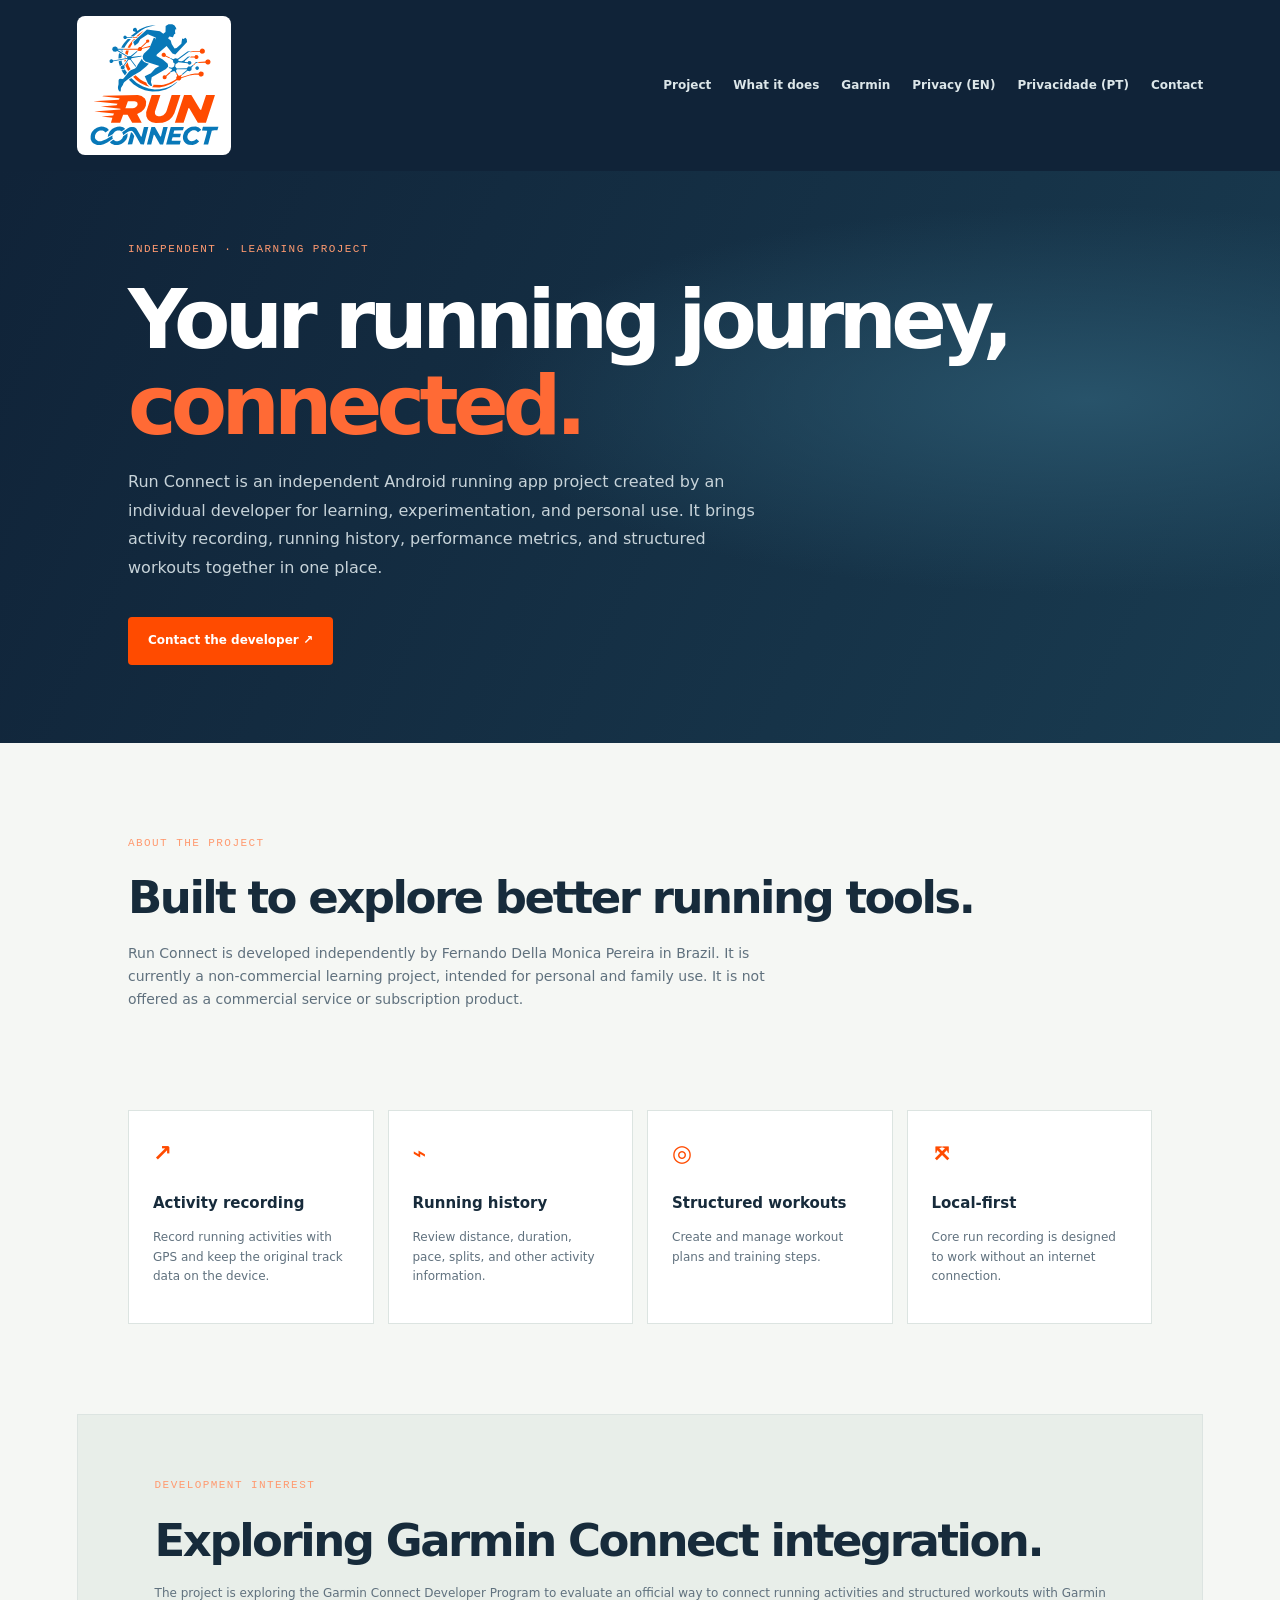
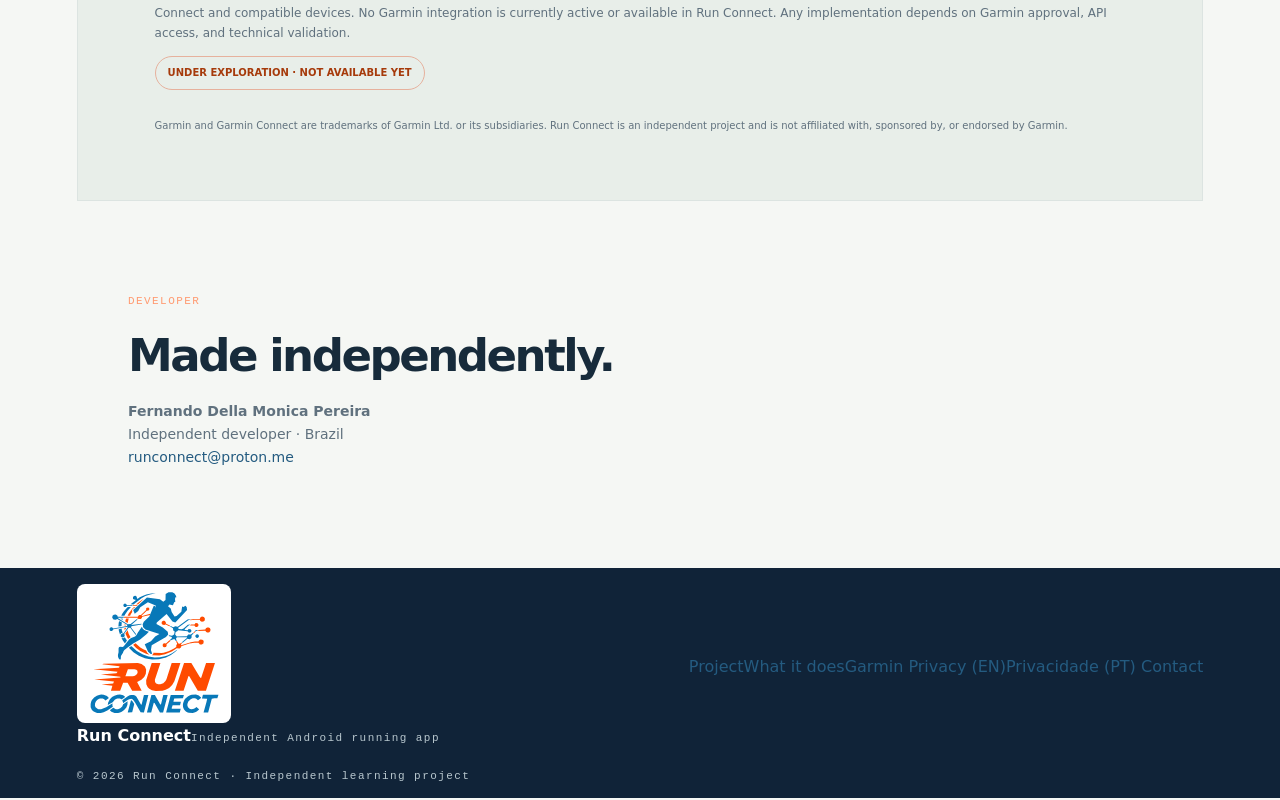
==== commit 90d2560e: "fix(website): remove duplicate hero logo and simplify footer branding" ====
--- a/index.html
+++ b/index.html
@@ -20,12 +20,10 @@
 </header>
 <main>
   <section class="hero" id="project">
-    <div class="hero-brand"><img src="assets/run-connect-brand.svg" alt="Run Connect — running connected"></div>
     <div class="eyebrow">INDEPENDENT · LEARNING PROJECT</div>
     <h1>Your running journey,<br><em>connected.</em></h1>
     <p>Run Connect is an independent Android running app project created by an individual developer for learning, experimentation, and personal use. It brings activity recording, running history, performance metrics, and structured workouts together in one place.</p>
     <a class="button" href="mailto:runconnect@proton.me">Contact the developer ↗</a>
-    <div class="hero-note">RECORD. REVIEW. IMPROVE.</div>
   </section>
   <section class="intro"><small>ABOUT THE PROJECT</small><h2>Built to explore better running tools.</h2><p>Run Connect is developed independently by Fernando Della Monica Pereira in Brazil. It is currently a non-commercial learning project, intended for personal and family use. It is not offered as a commercial service or subscription product.</p></section>
   <section class="cards" id="features">
@@ -37,6 +35,17 @@
   <section class="garmin" id="garmin"><small>DEVELOPMENT INTEREST</small><h2>Exploring Garmin Connect integration.</h2><p>The project is exploring the Garmin Connect Developer Program to evaluate an official way to connect running activities and structured workouts with Garmin Connect and compatible devices. No Garmin integration is currently active or available in Run Connect. Any implementation depends on Garmin approval, API access, and technical validation.</p><span class="pill">UNDER EXPLORATION · NOT AVAILABLE YET</span><p class="fine">Garmin and Garmin Connect are trademarks of Garmin Ltd. or its subsidiaries. Run Connect is an independent project and is not affiliated with, sponsored by, or endorsed by Garmin.</p></section>
   <section class="about"><small>DEVELOPER</small><h2>Made independently.</h2><p><strong>Fernando Della Monica Pereira</strong><br>Independent developer · Brazil<br><a href="mailto:runconnect@proton.me">runconnect@proton.me</a></p></section>
 </main>
-<footer><a class="brand" href="./"><img src="assets/run-connect-brand.svg" alt="Run Connect"></a><span><a href="privacy.html">Privacy Policy (EN)</a> · <a href="privacy.pt-BR.html">Política de Privacidade (PT)</a> · <a href="mailto:runconnect@proton.me">Contact</a></span><small>© 2026 Run Connect · Independent learning project</small></footer>
+<footer>
+  <div class="footer-brand">
+    <a class="brand" href="./"><img src="assets/run-connect-brand.svg" alt="Run Connect"></a>
+    <span class="footer-brand-copy"><strong>Run Connect</strong><small>Independent Android running app</small></span>
+  </div>
+  <nav class="footer-links">
+    <a href="#project">Project</a><a href="#features">What it does</a><a href="#garmin">Garmin</a>
+    <a href="privacy.html">Privacy (EN)</a><a href="privacy.pt-BR.html">Privacidade (PT)</a>
+    <a href="mailto:runconnect@proton.me">Contact</a>
+  </nav>
+  <small class="copyright">© 2026 Run Connect · Independent learning project</small>
+</footer>
 </body>
 </html>
